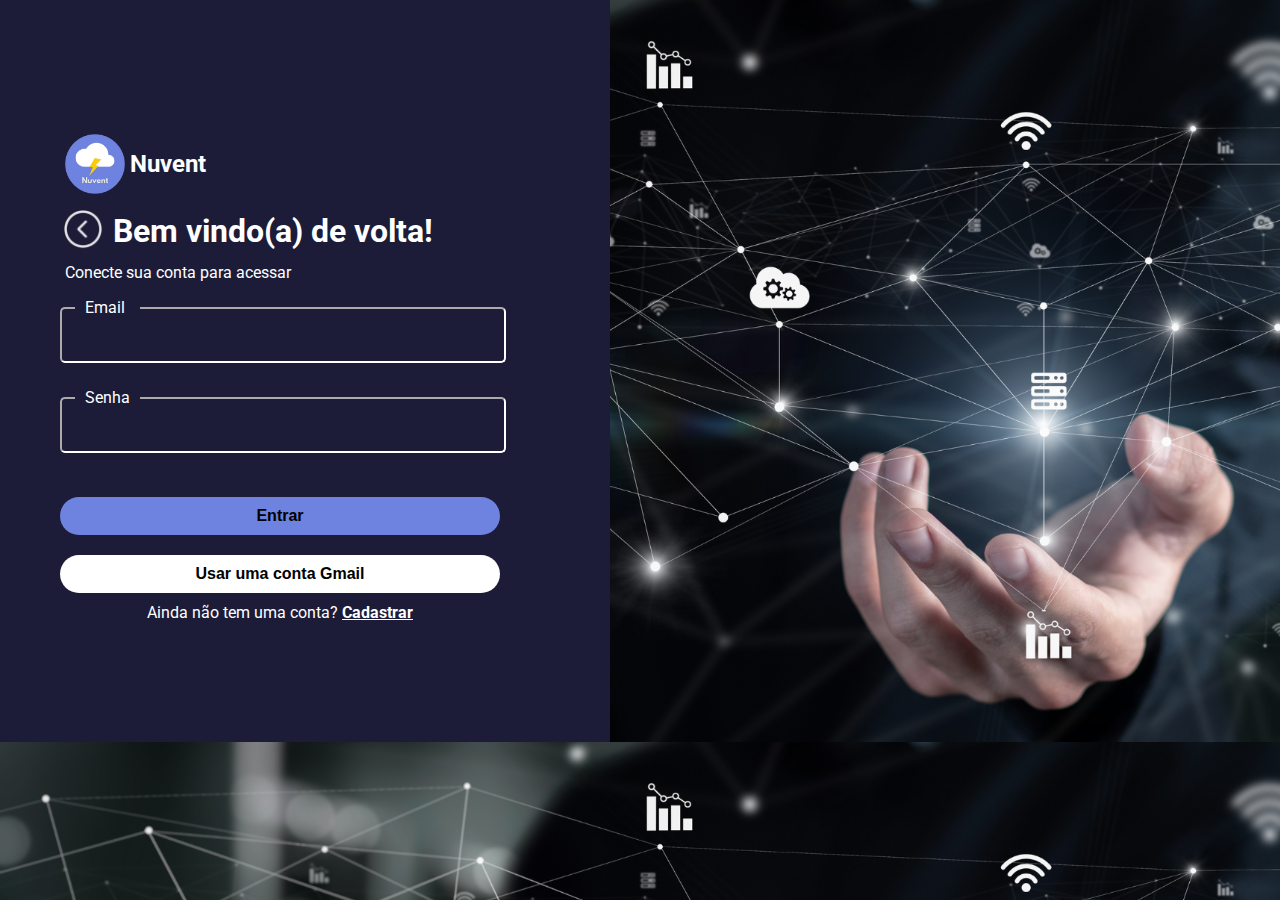
==== login.html @ b91d9d33 "page login" ====
<!DOCTYPE html>
<html lang="en">
<head>
    <meta charset="UTF-8">
    <meta name="viewport" content="width=device-width, initial-scale=1.0">
    <title>Login</title>
    <link rel="shortcut icon" href="assets/logo-nuvent.png" type="image/x-icon">
    <link rel="stylesheet" href="login.css">

    <link rel="preconnect" href="https://fonts.googleapis.com">
<link rel="preconnect" href="https://fonts.gstatic.com" crossorigin>
<link href="https://fonts.googleapis.com/css2?family=Roboto:ital,wght@0,100;0,300;0,400;0,500;0,700;0,900;1,100;1,300;1,400;1,500;1,700;1,900&display=swap" rel="stylesheet">
</head>
<body>
    
    <div class="bloco-login">
        <div class="nuvent">
            <img src="assets/logo-nuvent.png" alt="logo-nuvent">
            <h2>Nuvent</h2>
        </div>

        <div class="bem-vindo">
            <a href="index.html"><img src="assets/seta-esquerda.png" alt="seta-esquerda"></a>
            <h1>Bem vindo(a) de volta!</h1>
        </div>

        <span class="frase">Conecte sua conta para acessar</span>

            
        <div class="input-email"> 
            
            <input type="text" id="email_usuario">
        </div>
            <p>Email</p>
            
            
        <div class="input-senha">
            
            <input type="password" id="senha_usuario">
        </div>
            <p>Senha</p>

        <div class="links">
            <button onclick="entrar()" class="button-entrar">
                Entrar
            </button>

            <button onclick="entrarComGmail()" class="button-entrar-gmail">
                Usar uma conta Gmail
            </button>

            <span>Ainda não tem uma conta? <a href="#">Cadastrar</a></span>
        </div>
        
    </div>

</body>
</html>
---- login.css ----
body{
    margin: 0;
    width: 100%;
    background-image: url(assets/background-nuvent.png);
    background-size: cover;
    color: #fff;

    font-family: "Roboto", sans-serif;
    font-style: normal;
}


.bloco-login{
    display: flex;
    align-items: start;
    justify-content: center;
    flex-direction: column;


    width: 550px;
    height: 742px;

    padding-left: 60px;

    background-color: #1C1C39;
    color: white;

}

/* ------------------------------------*/
.nuvent{
    display: flex; 
    align-items: center;
    /*background-color: coral;*/
    
    width: 80%;
    height: 88px;
}

.bloco-login .nuvent img{
    width: 70px;
    height: 70px;
}
/* ------------------------------------*/
.bem-vindo{
    display: flex; 
    align-items: center;
    
    /*background-color: green;*/
    
    width: 80%;
    height: 45px;
    padding-left: 3px;
}

.bloco-login .bem-vindo img{
    width: 40px;
    height: 40px;
    cursor: pointer;
    margin-right: 10px;
}
/* ------------------------------------*/
.frase{
    margin-bottom: 25px;
    margin-top: 10px;
    font-size: 16px;
    padding-left: 5px;
}
/* ------------------------------------*/
input{
    border-color: white;
    background-color: #1C1C39;
    width: 420px;
    height: 50px;
    padding-left: 20px;
    border-radius: 5px;
    color: white;
    
}

 p{
    background-color:#1C1C39;
    width: 55px;
    /**/
    padding-left: 10px;
    margin-left: 15px;
    
    
    
    gap: 20px;
    margin-top: -65px; /*pro conteúdo ficar com aquela estilização de invadir a section anterior*/
    margin-bottom: 80px;
}
  
/* ------------------------------------*/
.links{
    width: 80%;
    display: flex;
    align-items: center;
    flex-direction: column;
}
button{
    width: 100%;
    border-radius: 40px;
    padding: 10px;
    border: none;
    margin: 10px;

    cursor: pointer;
    font-weight: bold;
    font-size: 16px;
}

.button-entrar{
    background-color: #6E82DF;
}
.button-entrar:hover{
    background-color: #000;
    color: #fff;
    transition: all 0.2s ease-in-out;
}

.button-entrar-gmail{
    background-color: white;
}
.button-entrar-gmail:hover{
    background-color: #000000;
    color: #fff;
    transition: all 0.2s ease-in-out;
}

a{
    font-weight: bold;
    color: white;
}
a:hover{
    color: #6E82DF;
    transition: all 0.2s ease-in-out;
}
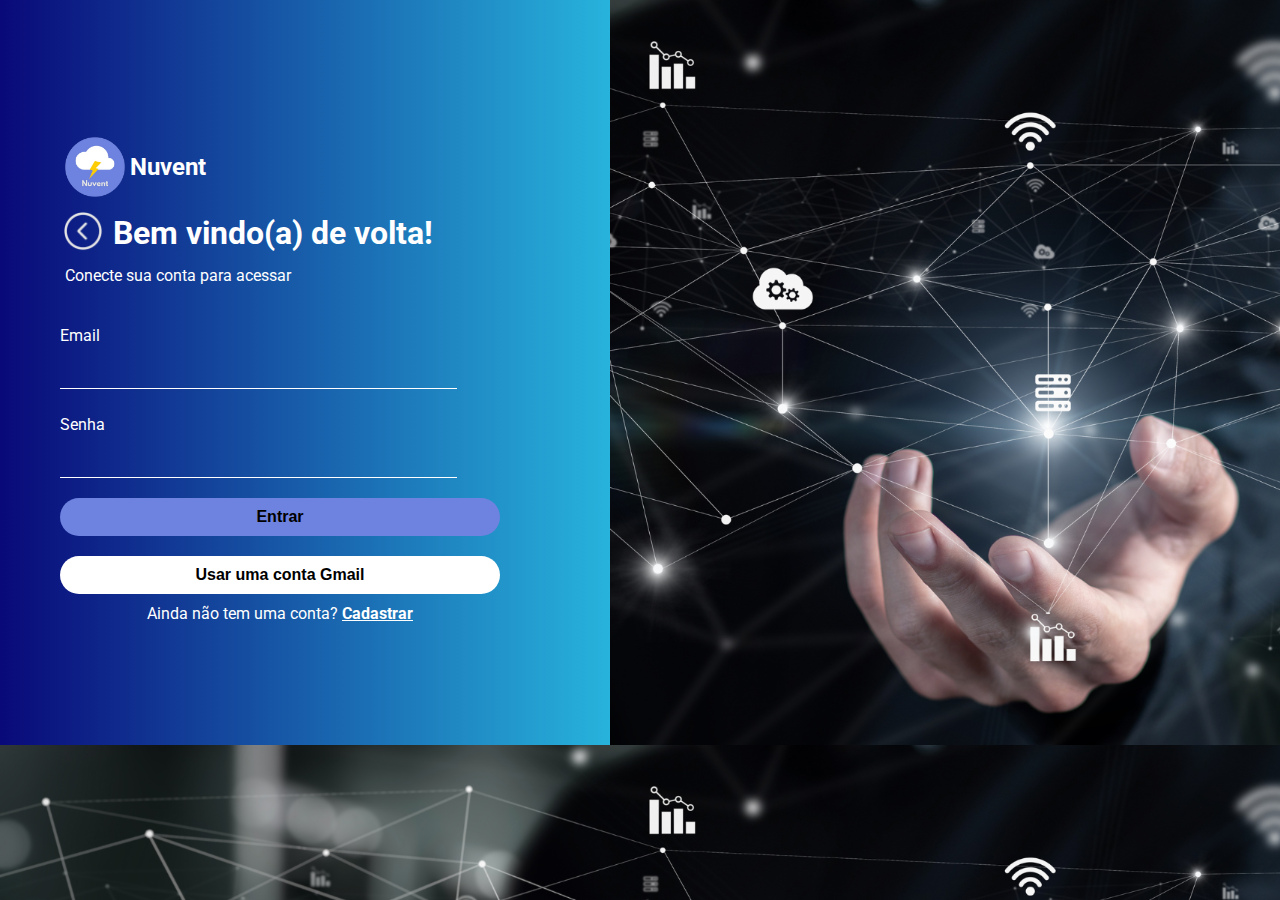
==== commit 12918bea: "ajustes na page login + adição de link no index" ====
--- a/login.html
+++ b/login.html
@@ -28,17 +28,15 @@
 
             
         <div class="input-email"> 
-            
+            <p>Email</p>
             <input type="text" id="email_usuario">
         </div>
-            <p>Email</p>
             
             
         <div class="input-senha">
-            
+            <p>Senha</p>
             <input type="password" id="senha_usuario">
         </div>
-            <p>Senha</p>
 
         <div class="links">
             <button onclick="entrar()" class="button-entrar">
--- a/login.css
+++ b/login.css
@@ -19,11 +19,12 @@
 
 
     width: 550px;
-    height: 742px;
+    height: 745px;
 
     padding-left: 60px;
 
-    background-color: #1C1C39;
+    background: rgb(9,9,121);
+    background: linear-gradient(90deg, rgba(9,9,121,1) 0%, rgba(39,179,220,1) 100%);
     color: white;
 
 }
@@ -69,29 +70,19 @@
 }
 /* ------------------------------------*/
 input{
-    border-color: white;
-    background-color: #1C1C39;
-    width: 420px;
-    height: 50px;
-    padding-left: 20px;
-    border-radius: 5px;
-    color: white;
+    border: none;
+    border-bottom: 1px solid white;
+    outline: none; /* Remove a borda de foco quando o input está selecionado */
+    color: #fff;
+    background: rgba(9, 9, 121, 0);
+    
+    width: 375px;
+    height: 25px;
+    padding-left: 20px; 
+    margin-bottom: 10px;
     
 }
 
- p{
-    background-color:#1C1C39;
-    width: 55px;
-    /**/
-    padding-left: 10px;
-    margin-left: 15px;
-    
-    
-    
-    gap: 20px;
-    margin-top: -65px; /*pro conteúdo ficar com aquela estilização de invadir a section anterior*/
-    margin-bottom: 80px;
-}
   
 /* ------------------------------------*/
 .links{
@@ -135,6 +126,6 @@
     color: white;
 }
 a:hover{
-    color: #6E82DF;
+    color:#213f72;
     transition: all 0.2s ease-in-out;
 }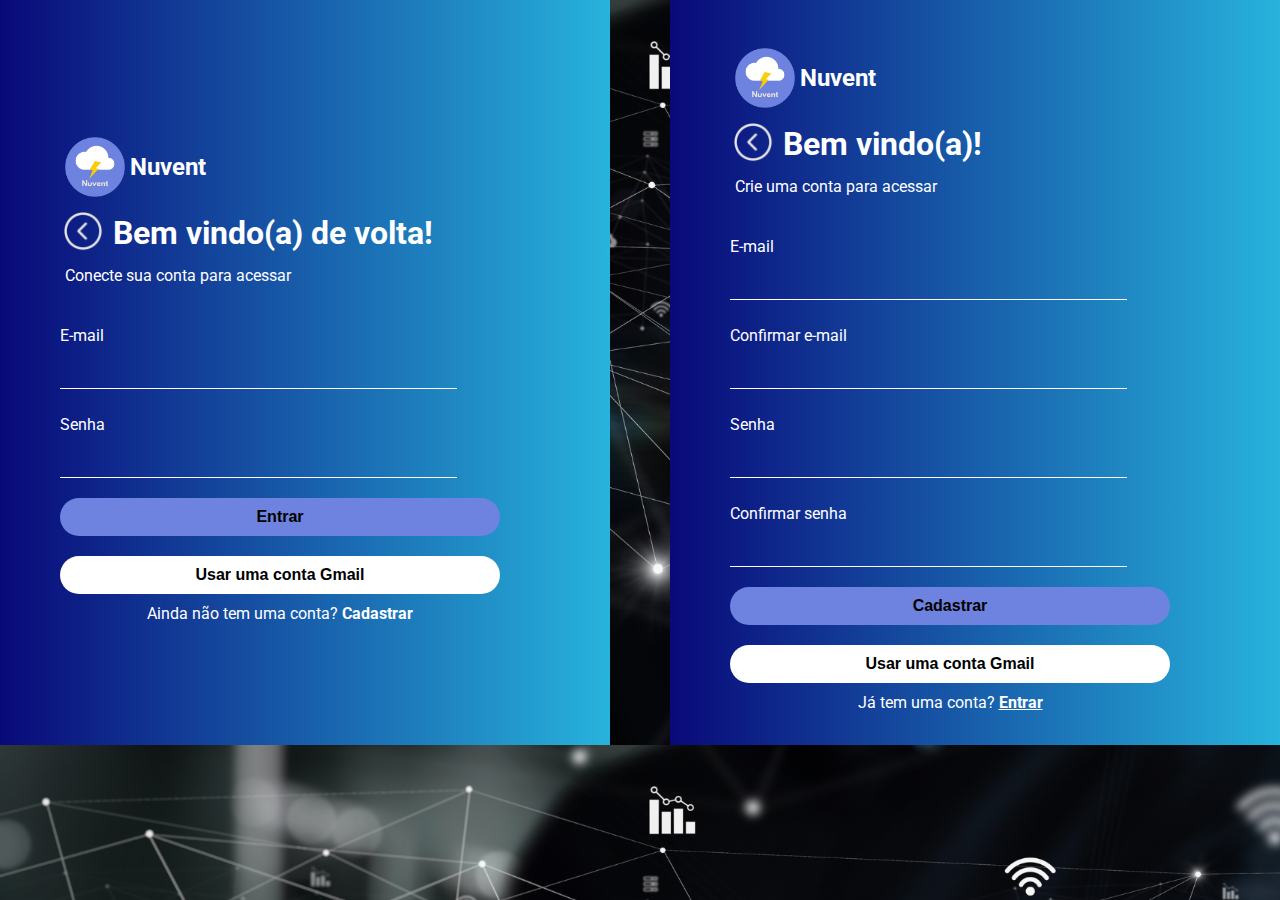
==== commit e793acdd: "inicio cadastro" ====
--- a/login.html
+++ b/login.html
@@ -28,7 +28,7 @@
 
             
         <div class="input-email"> 
-            <p>Email</p>
+            <p>E-mail</p>
             <input type="text" id="email_usuario">
         </div>
             
@@ -47,10 +47,66 @@
                 Usar uma conta Gmail
             </button>
 
-            <span>Ainda não tem uma conta? <a href="#">Cadastrar</a></span>
+            <span>Ainda não tem uma conta? <b onclick="acessarCadastrar()">Cadastrar</b></span>
         </div>
         
     </div>
 
+
+
+    <div class="bloco-cadastro">
+        <div class="nuvent">
+            <img src="assets/logo-nuvent.png" alt="logo-nuvent">
+            <h2>Nuvent</h2>
+        </div>
+
+        <div class="bem-vindo">
+            <a href="index.html"><img src="assets/seta-esquerda.png" alt="seta-esquerda"></a>
+            <h1>Bem vindo(a)!</h1>
+        </div>
+
+        <span class="frase">Crie uma conta para acessar</span>
+
+            
+        <div class="cadastrar-email"> 
+            <p>E-mail</p>
+            <input type="text" id="email_cadastro">
+        </div>
+
+        <div class="confirmar-email"> 
+            <p>Confirmar e-mail</p>
+            <input type="text" id="confirmar_email_cadastro">
+        </div>
+            
+            
+        <div class="cadastrar-senha">
+            <p>Senha</p>
+            <input type="password" id="senha_cadastro">
+        </div>
+
+        <div class="confirmar-senha">
+            <p>Confirmar senha</p>
+            <input type="password" id="confirmar_senha_cadastro">
+        </div>
+
+        <div class="links">
+            <button onclick="cadastrar()" class="button-entrar">
+                Cadastrar
+            </button>
+
+            <button onclick="entrarComGmail()" class="button-entrar-gmail">
+                Usar uma conta Gmail
+            </button>
+
+            <span>Já tem uma conta? <a href="#">Entrar</a></span>
+        </div>
+    </div>
+
 </body>
-</html>+</html>
+
+<script>
+    function acessarCadastrar() {
+        
+    }
+</script>--- a/login.css
+++ b/login.css
@@ -8,6 +8,9 @@
 
     font-family: "Roboto", sans-serif;
     font-style: normal;
+
+    display: flex;
+    justify-content: space-between;
 }
 
 
@@ -39,7 +42,7 @@
     height: 88px;
 }
 
-.bloco-login .nuvent img{
+.bloco-login .nuvent img, .bloco-cadastro .nuvent img{
     width: 70px;
     height: 70px;
 }
@@ -55,7 +58,7 @@
     padding-left: 3px;
 }
 
-.bloco-login .bem-vindo img{
+.bloco-login .bem-vindo img, .bloco-cadastro .bem-vindo img{
     width: 40px;
     height: 40px;
     cursor: pointer;
@@ -128,4 +131,26 @@
 a:hover{
     color:#213f72;
     transition: all 0.2s ease-in-out;
-}+}
+
+
+/* ------------------------------------- CADASTRO -------------------------------- */
+
+.bloco-cadastro{
+    display: flex;
+    align-items: start;
+    justify-content: center;
+    flex-direction: column;
+
+
+    width: 550px;
+    height: 745px;
+
+    padding-left: 60px;
+
+    background: rgb(9,9,121);
+    background: linear-gradient(90deg, rgba(9,9,121,1) 0%, rgba(39,179,220,1) 100%);
+    color: white;
+
+}
+
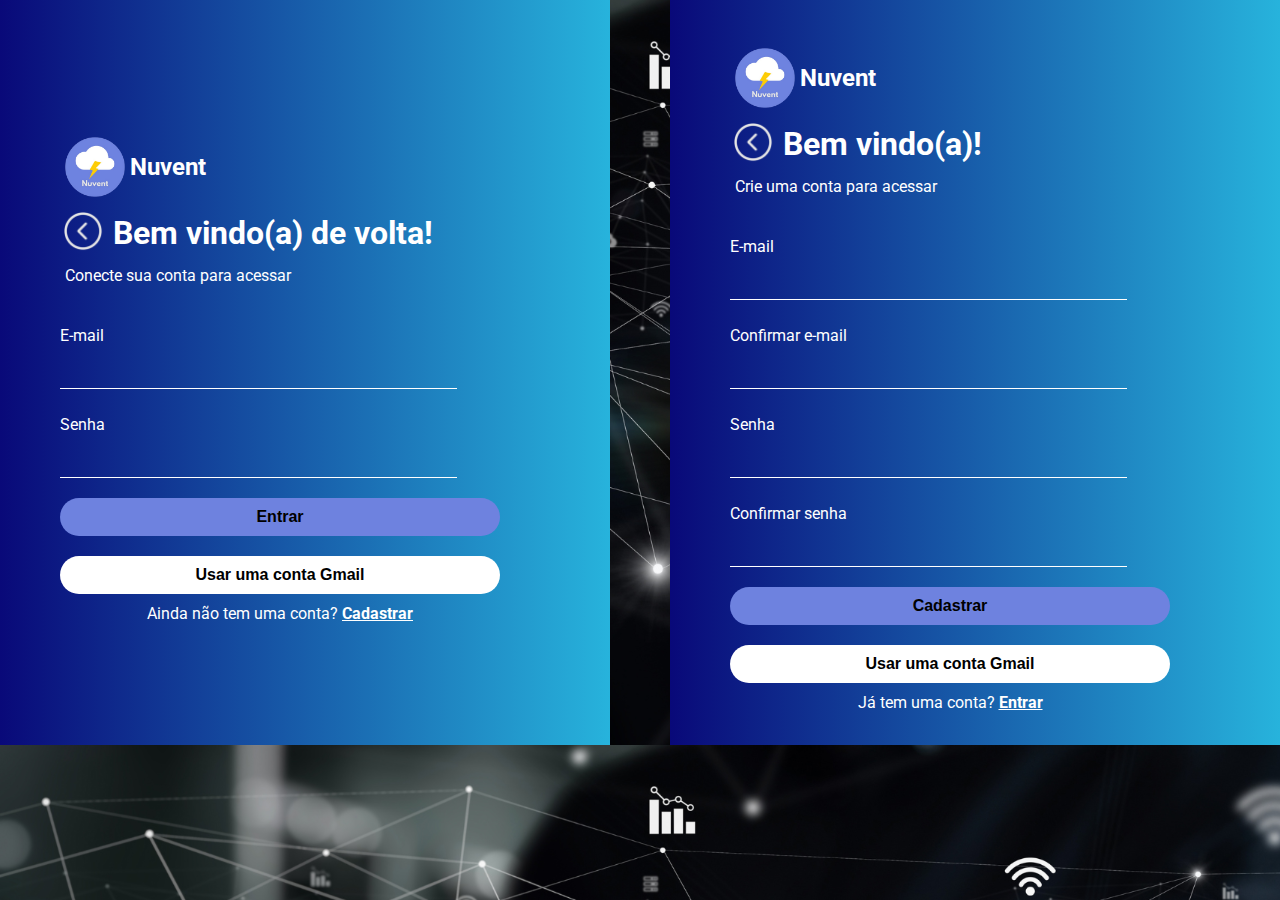
==== commit 3b837086: "teste transição para login" ====
--- a/login.html
+++ b/login.html
@@ -47,7 +47,7 @@
                 Usar uma conta Gmail
             </button>
 
-            <span>Ainda não tem uma conta? <b onclick="acessarCadastrar()">Cadastrar</b></span>
+            <span>Ainda não tem uma conta? <a href="" onclick="acessarCadastrar()">Cadastrar</a></span>
         </div>
         
     </div>
@@ -107,6 +107,6 @@
 
 <script>
     function acessarCadastrar() {
-        
+
     }
 </script>